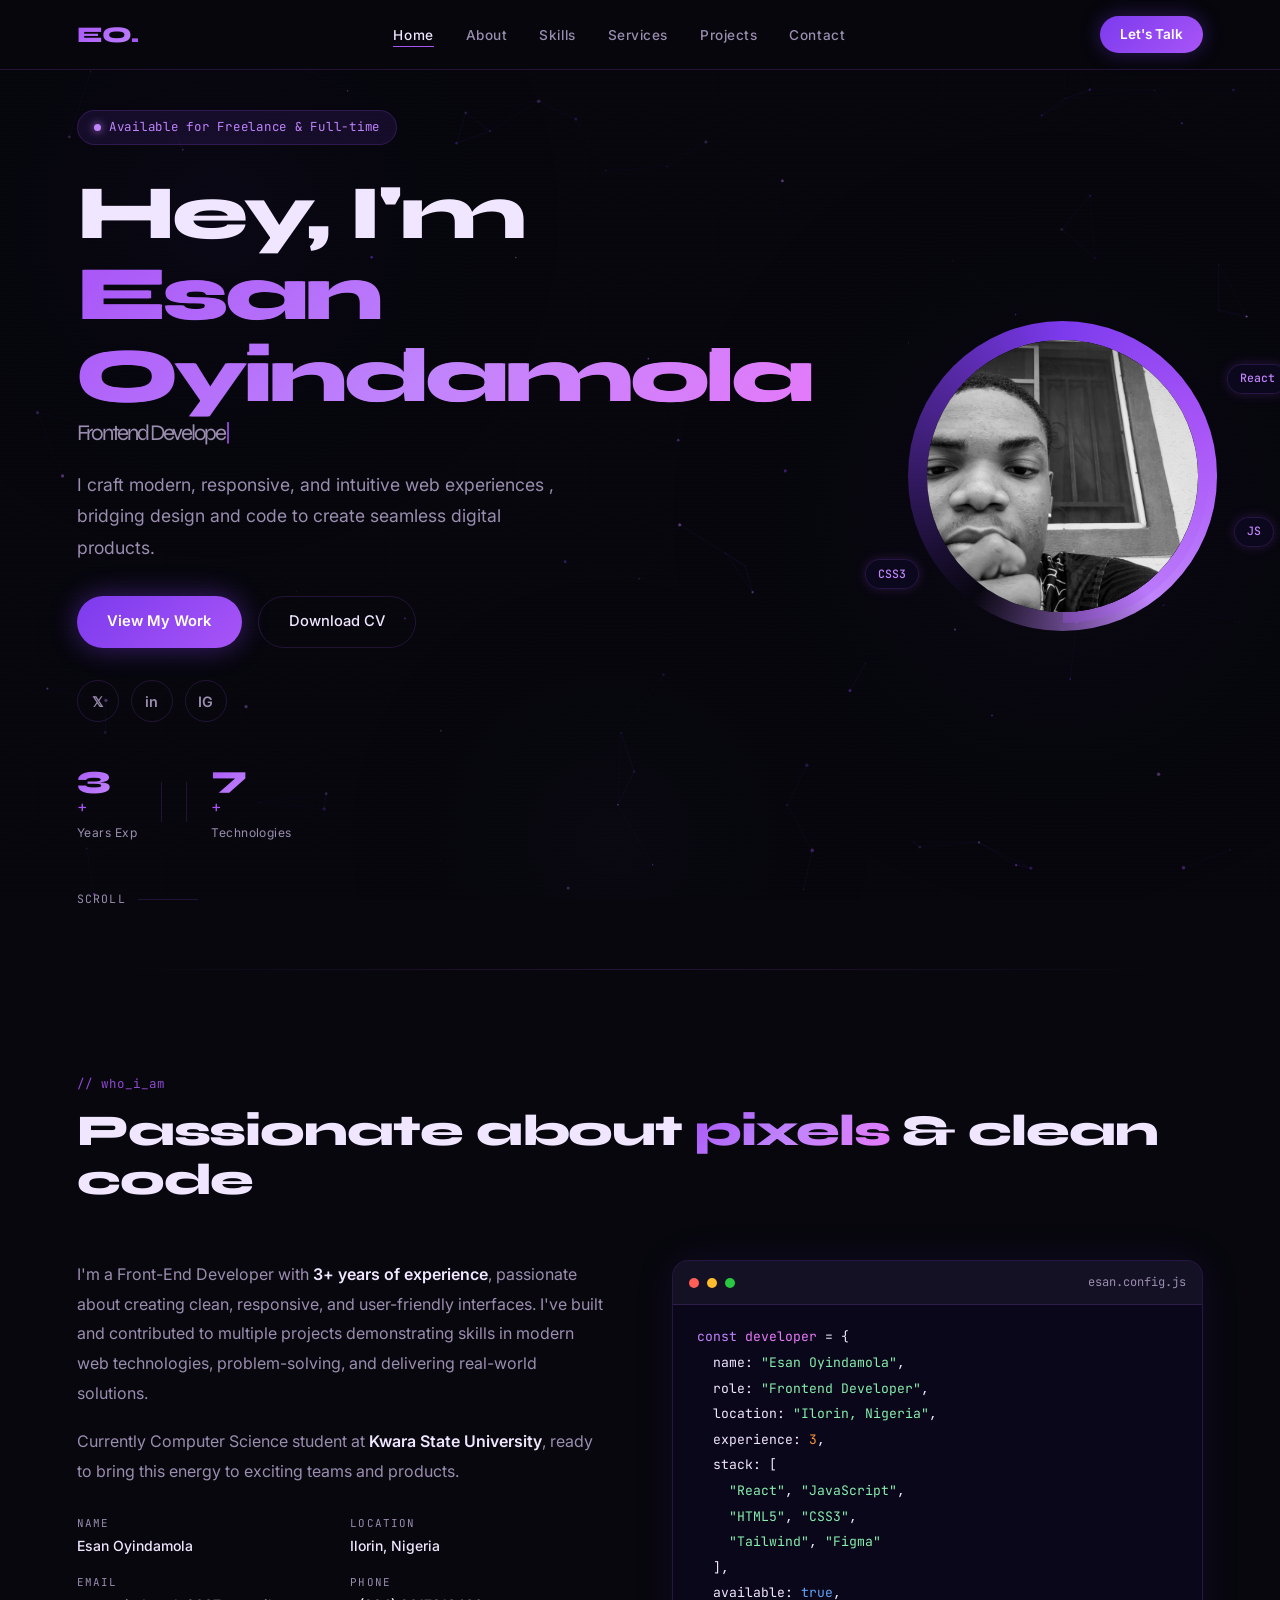
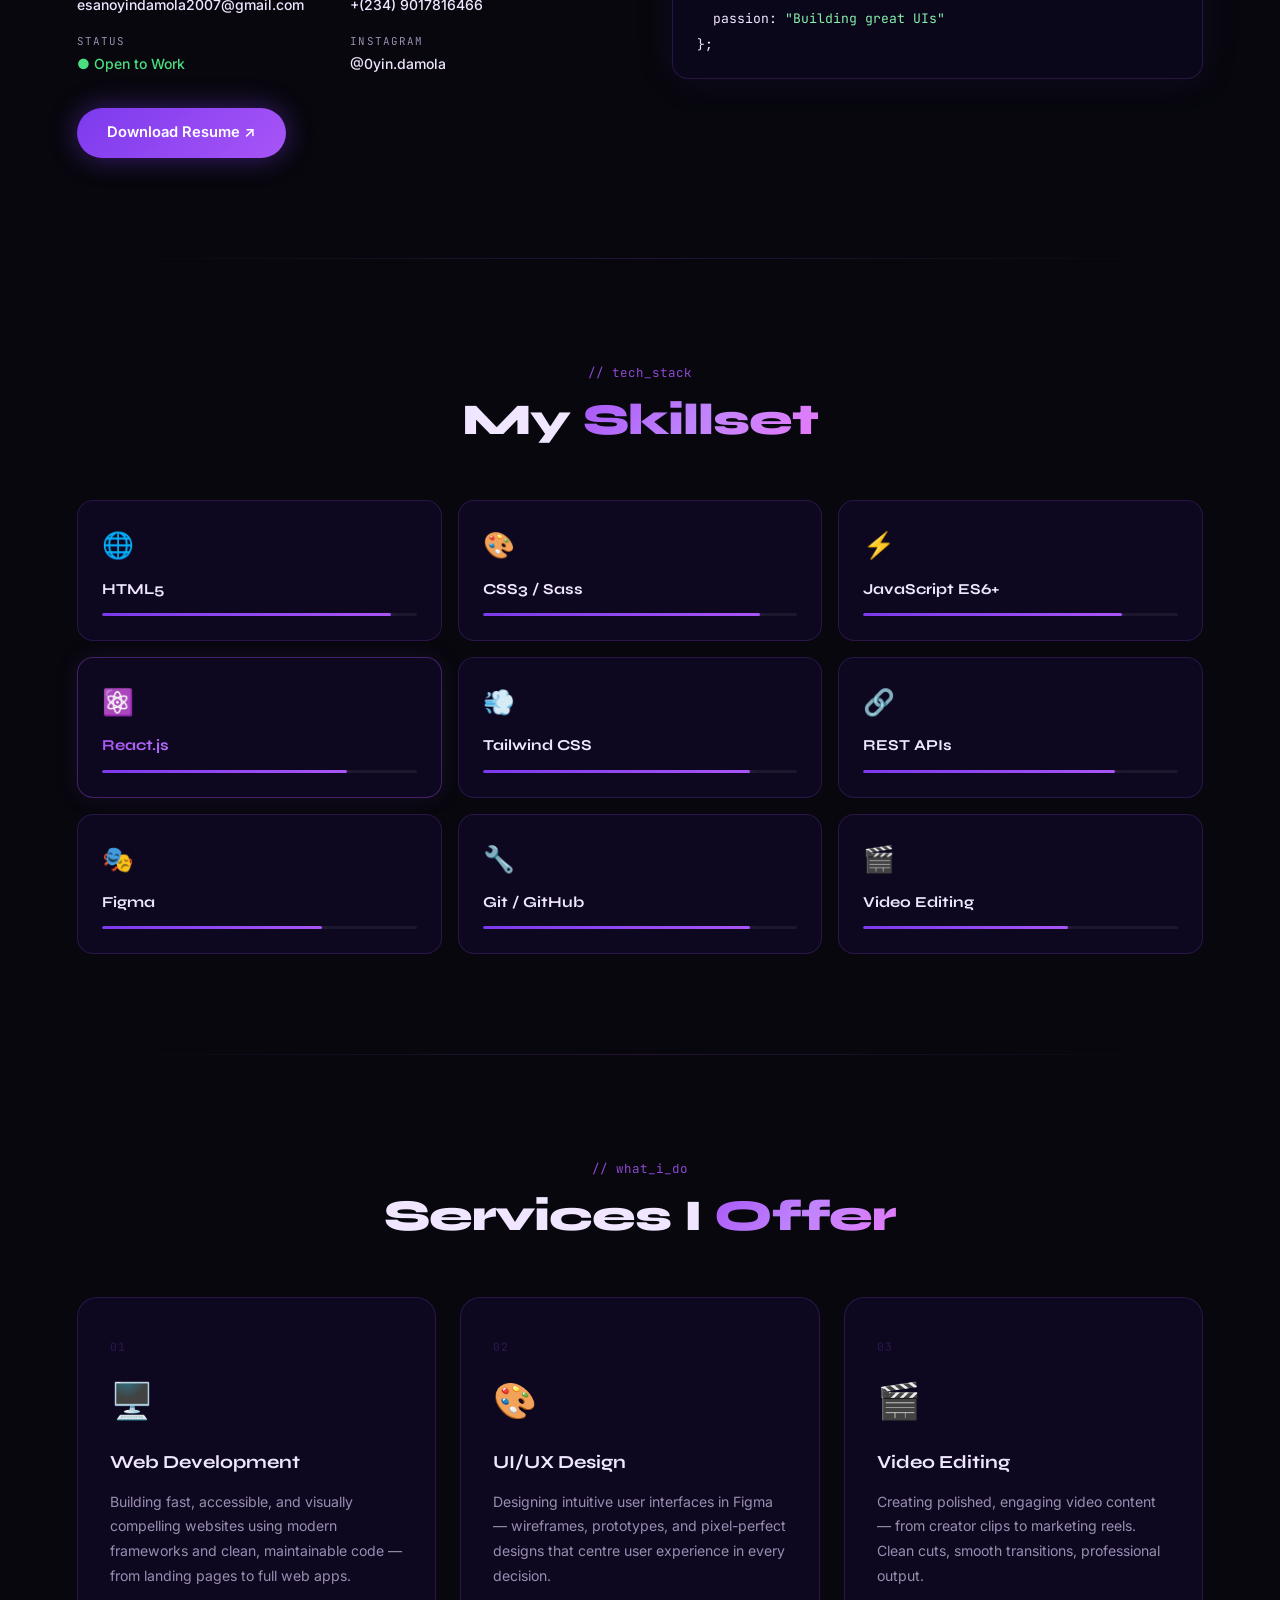
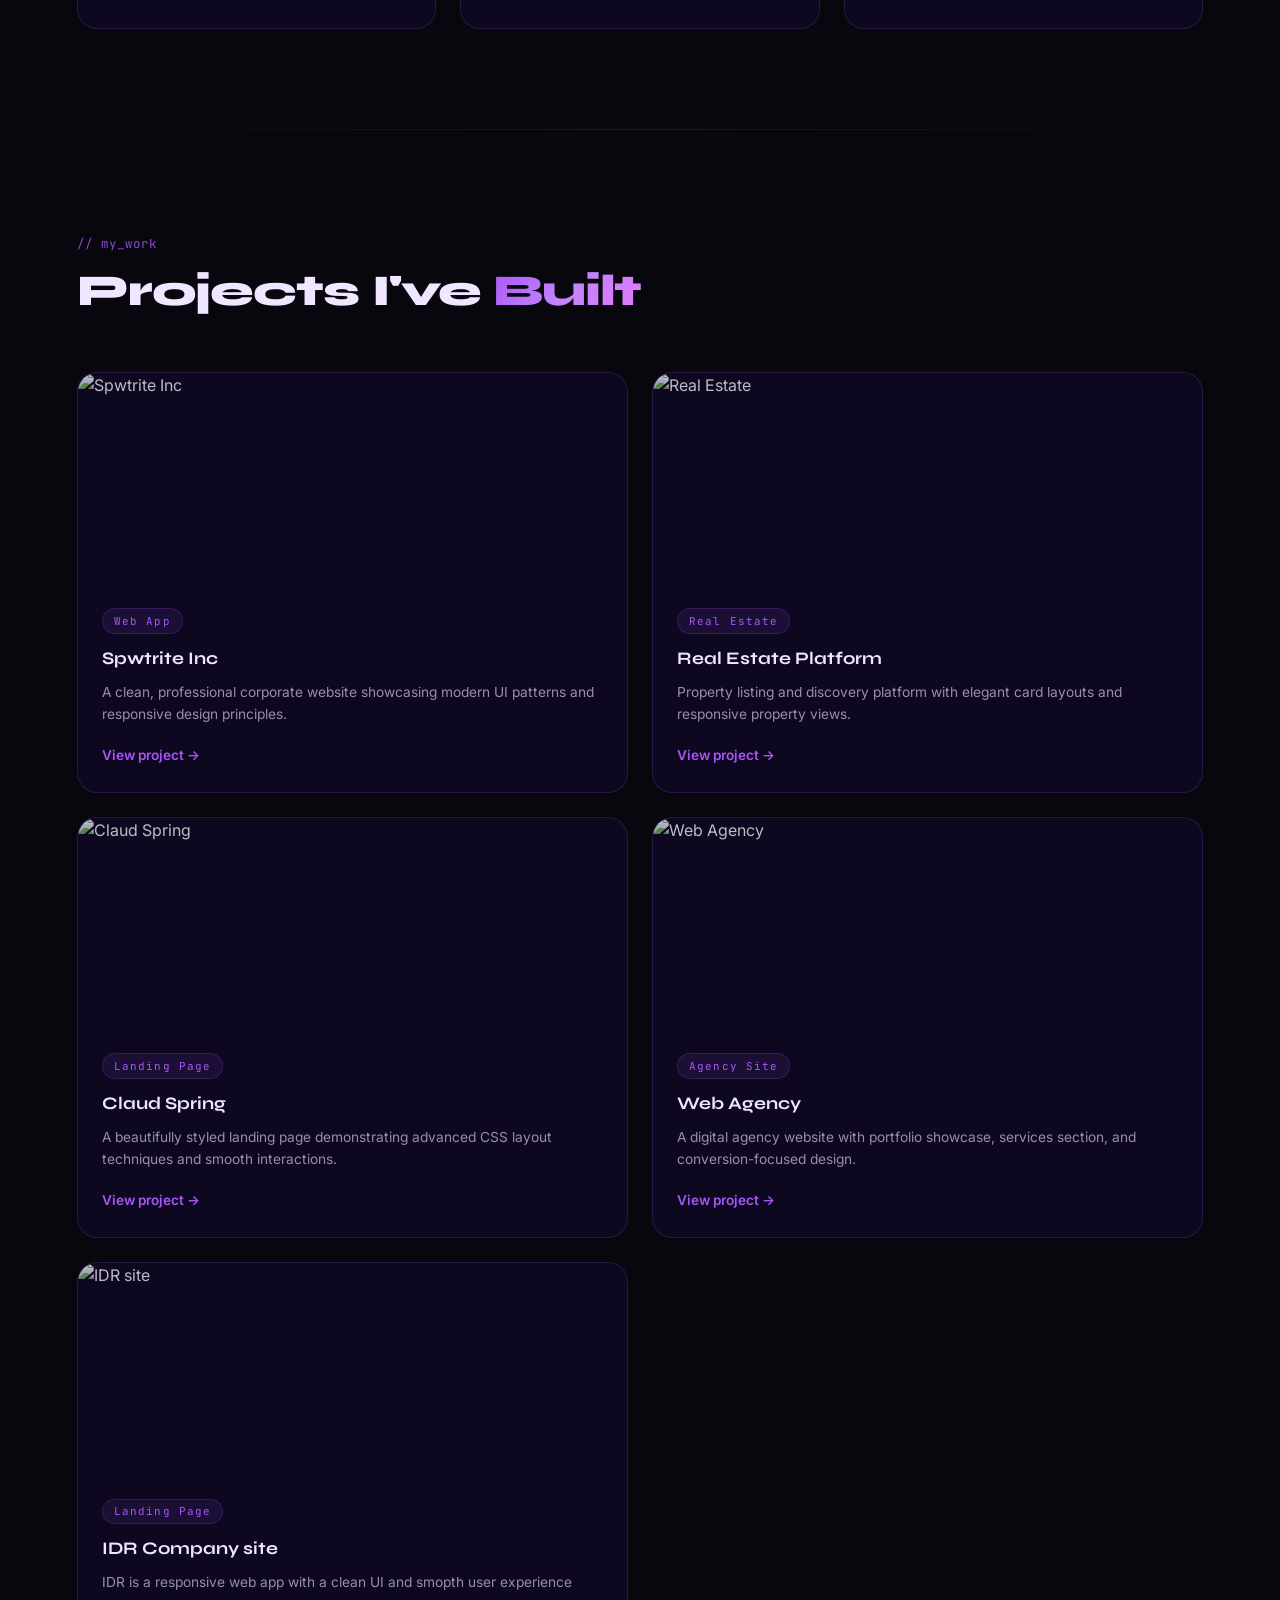
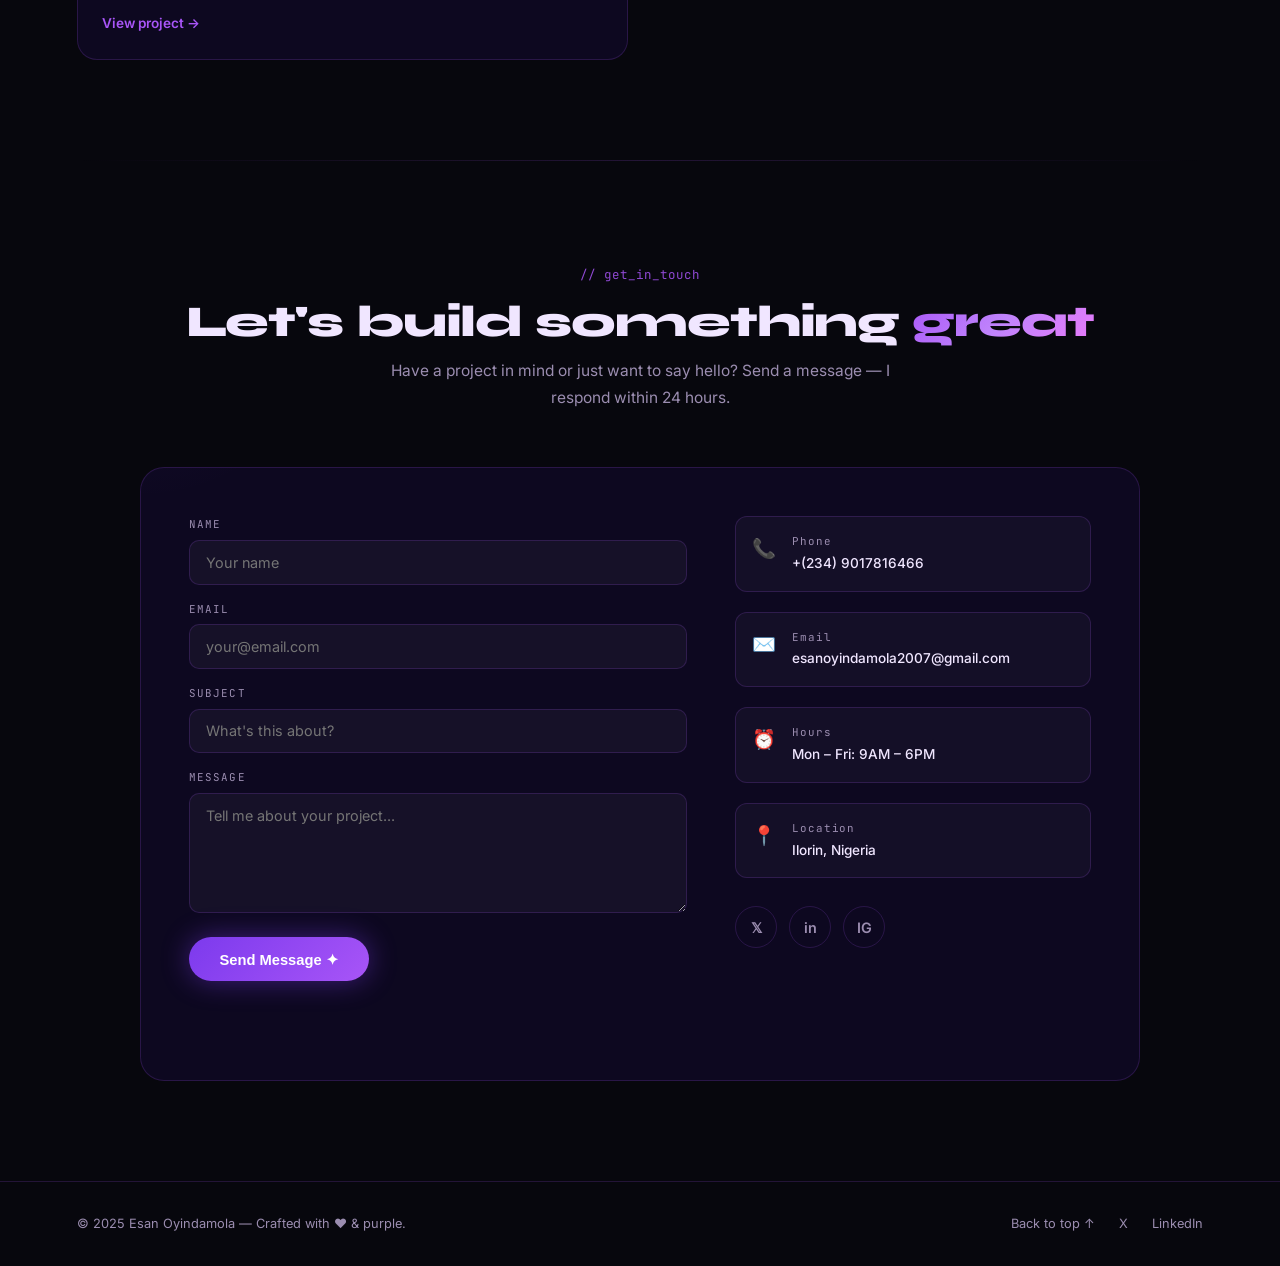
==== portfolio-index.html @ b7f4e431 "Add files via upload" ====
<!DOCTYPE html>
<html lang="en">
<head>
  <meta charset="UTF-8" />
  <meta name="viewport" content="width=device-width, initial-scale=1.0, maximum-scale=1.0" />
  <title>Esan Oyindamola — Frontend Developer</title>
  <link rel="preconnect" href="https://fonts.googleapis.com" />
  <link rel="preconnect" href="https://fonts.gstatic.com" crossorigin />
  <link href="https://fonts.googleapis.com/css2?family=Syne:wght@400;600;700;800&family=Inter:wght@300;400;500;600&family=JetBrains+Mono:wght@400;500&display=swap" rel="stylesheet" />
  <link rel="stylesheet" href="style.css" />
</head>
<body>

  <!-- Cursor glow (desktop only) -->
  <div class="cursor-glow" id="cursorGlow"></div>

  <!-- Particle canvas -->
  <canvas id="bg-canvas"></canvas>

  <!-- Scanline overlay -->
  <div class="scanlines" aria-hidden="true"></div>

  <!-- ══ NAV ══ -->
  <nav id="navbar">
    <a href="#home" class="logo">EO<span class="logo-dot">.</span></a>

    <ul class="nav-links" id="navLinks">
      <li><a href="#home"     class="nav-link" data-section="home">Home</a></li>
      <li><a href="#about"    class="nav-link" data-section="about">About</a></li>
      <li><a href="#skills"   class="nav-link" data-section="skills">Skills</a></li>
      <li><a href="#services" class="nav-link" data-section="services">Services</a></li>
      <li><a href="#projects" class="nav-link" data-section="projects">Projects</a></li>
      <li><a href="#contact"  class="nav-link" data-section="contact">Contact</a></li>
    </ul>

    <a href="#contact" class="nav-cta">Let's Talk</a>

    <button class="hamburger" id="hamburger" aria-label="Toggle menu" aria-expanded="false">
      <span class="bar"></span>
      <span class="bar"></span>
      <span class="bar"></span>
    </button>
  </nav>

  <!-- Mobile menu overlay -->
  <div class="mobile-menu" id="mobileMenu" aria-hidden="true">
    <ul>
      <li><a href="#home"     class="mob-link">Home</a></li>
      <li><a href="#about"    class="mob-link">About</a></li>
      <li><a href="#skills"   class="mob-link">Skills</a></li>
      <li><a href="#services" class="mob-link">Services</a></li>
      <li><a href="#projects" class="mob-link">Projects</a></li>
      <li><a href="#contact"  class="mob-link">Contact</a></li>
    </ul>
    <a href="#contact" class="btn-primary mob-cta">Let's Talk →</a>
  </div>

  <!-- ══ HERO ══ -->
  <section id="home">
    <div class="hero-container">

      <div class="hero-left">
        <div class="hero-eyebrow">
          <span class="pulse-dot"></span>
          Available for Freelance &amp; Full-time
        </div>

        <h1 class="hero-name">
          <span class="line-wrap"><span class="slide-in">Hey, I'm</span></span>
          <span class="line-wrap">
            <span class="slide-in delay-1 gradient-text glitch" data-text="Esan Oyindamola">Esan Oyindamola</span>
          </span>
          <span class="line-wrap hero-role">
            <span class="slide-in delay-2">
              <span id="typed"></span><span class="cursor-blink">|</span>
            </span>
          </span>
        </h1>

        <p class="hero-tagline reveal">
          I craft modern, responsive, and intuitive web experiences , bridging design and code to create seamless digital products.
        </p>

        <div class="hero-actions reveal delay-3">
          <a href="#projects" class="btn-primary">View My Work</a>
          <a href="https://drive.google.com/file/d/1UHfOCtt5PDgpLopf2ZvV9UF3SVBB6_G1/view?usp=drivesdk" class="btn-ghost" target="_blank" rel="noopener">Download CV</a>
        </div>

        <div class="hero-socials reveal delay-4">
          <a href="https://x.com/OyinDamola_A_?s=09"         target="_blank" rel="noopener" class="social-link" aria-label="X/Twitter">𝕏</a>
          <a href="https://www.linkedin.com/in/esan-oyindamola-5189a22b6" target="_blank" rel="noopener" class="social-link" aria-label="LinkedIn">in</a>
          <a href="https://www.instagram.com/0yin.damola"     target="_blank" rel="noopener" class="social-link" aria-label="Instagram">IG</a>
        </div>

        <div class="hero-stats reveal delay-5">
          <div class="stat"><span class="stat-num" data-target="3">0</span><sup>+</sup><span class="stat-label">Years Exp</span></div>
          <div class="stat-divider"></div>
          <!-- <div class="stat"><span class="stat-num" data-target="4">0</span><sup>+</sup><span class="stat-label">Projects</span></div> -->
          <div class="stat-divider"></div>
          <div class="stat"><span class="stat-num" data-target="7">0</span><sup>+</sup><span class="stat-label">Technologies</span></div>
        </div>
      </div>

      <!-- Photo -->
      <div class="hero-right reveal">
        <div class="photo-frame">
          <div class="ring ring-outer"></div>
          <div class="ring ring-mid"></div>
          <div class="photo-inner">
            <img src="[data-uri]" alt="Esan Oyindamola" class="hero-photo" />
          </div>
          <div class="tech-badge tb-1">React</div>
          <div class="tech-badge tb-2">JS</div>
          <div class="tech-badge tb-3">CSS3</div>
        </div>
      </div>

    </div>

    <div class="scroll-indicator">
      <span>Scroll</span>
      <div class="scroll-line"><div class="scroll-dot"></div></div>
    </div>
  </section>

  <div class="section-divider"></div>

  <!-- ══ ABOUT ══ -->
  <section id="about">
    <div class="section-header reveal">
      <span class="section-tag">// who_i_am</span>
      <h2 class="section-title">Passionate about <span class="gradient-text">pixels</span> &amp; clean code</h2>
    </div>

    <div class="about-grid">
      <div class="about-text reveal">
        <p>I'm a Front-End Developer with <strong>3+ years of experience</strong>, passionate about creating clean, responsive, and user-friendly interfaces. I've built and contributed to multiple projects demonstrating skills in modern web technologies, problem-solving, and delivering real-world solutions.</p>
        <p>Currently Computer Science student at <strong>Kwara State University</strong>, ready to bring this energy to exciting teams and products.</p>

        <div class="about-info-grid">
          <div class="info-item"><span class="info-label">NAME</span><span class="info-val">Esan Oyindamola</span></div>
          <div class="info-item"><span class="info-label">LOCATION</span><span class="info-val">Ilorin, Nigeria</span></div>
          <div class="info-item"><span class="info-label">EMAIL</span><span class="info-val">esanoyindamola2007@gmail.com</span></div>
          <div class="info-item"><span class="info-label">PHONE</span><span class="info-val">+(234) 9017816466</span></div>
          <div class="info-item"><span class="info-label">STATUS</span><span class="info-val available">● Open to Work</span></div>
          <div class="info-item"><span class="info-label">INSTAGRAM</span><span class="info-val">@0yin.damola</span></div>
        </div>

        <a href="https://drive.google.com/file/d/1UHfOCtt5PDgpLopf2ZvV9UF3SVBB6_G1/view?usp=drivesdk" class="btn-primary" target="_blank" rel="noopener" style="margin-top:2rem;display:inline-flex;">Download Resume ↗</a>
      </div>

      <div class="about-visual reveal delay-2">
        <div class="code-card">
          <div class="code-header">
            <span class="dot red"></span><span class="dot yellow"></span><span class="dot green"></span>
            <span class="code-filename">esan.config.js</span>
          </div>
          <pre class="code-body"><code><span class="c-kw">const</span> <span class="c-var">developer</span> = {
  <span class="c-key">name</span>: <span class="c-str">"Esan Oyindamola"</span>,
  <span class="c-key">role</span>: <span class="c-str">"Frontend Developer"</span>,
  <span class="c-key">location</span>: <span class="c-str">"Ilorin, Nigeria"</span>,
  <span class="c-key">experience</span>: <span class="c-num">3</span>,
  <span class="c-key">stack</span>: [
    <span class="c-str">"React"</span>, <span class="c-str">"JavaScript"</span>,
    <span class="c-str">"HTML5"</span>, <span class="c-str">"CSS3"</span>,
    <span class="c-str">"Tailwind"</span>, <span class="c-str">"Figma"</span>
  ],
  <span class="c-key">available</span>: <span class="c-bool">true</span>,
  <span class="c-key">passion</span>: <span class="c-str">"Building great UIs"</span>
};</code></pre>
        </div>
      </div>
    </div>
  </section>

  <div class="section-divider"></div>

  <!-- ══ SKILLS ══ -->
  <section id="skills">
    <div class="section-header reveal" style="text-align:center;">
      <span class="section-tag">// tech_stack</span>
      <h2 class="section-title">My <span class="gradient-text">Skillset</span></h2>
    </div>

    <div class="skills-grid">
      <div class="skill-card reveal" data-delay="0">
        <div class="skill-icon-wrap">🌐</div>
        <div class="skill-name">HTML5</div>
        <div class="skill-bar-wrap"><div class="skill-bar" data-pct="92"></div></div>
      </div>
      <div class="skill-card reveal" data-delay="1">
        <div class="skill-icon-wrap">🎨</div>
        <div class="skill-name">CSS3 / Sass</div>
        <div class="skill-bar-wrap"><div class="skill-bar" data-pct="88"></div></div>
      </div>
      <div class="skill-card reveal" data-delay="2">
        <div class="skill-icon-wrap">⚡</div>
        <div class="skill-name">JavaScript ES6+</div>
        <div class="skill-bar-wrap"><div class="skill-bar" data-pct="82"></div></div>
      </div>
      <div class="skill-card reveal featured-skill" data-delay="3">
        <div class="skill-icon-wrap">⚛️</div>
        <div class="skill-name gradient-text">React.js</div>
        <div class="skill-bar-wrap"><div class="skill-bar" data-pct="78"></div></div>
      </div>
      <div class="skill-card reveal" data-delay="4">
        <div class="skill-icon-wrap">💨</div>
        <div class="skill-name">Tailwind CSS</div>
        <div class="skill-bar-wrap"><div class="skill-bar" data-pct="85"></div></div>
      </div>
      <div class="skill-card reveal" data-delay="5">
        <div class="skill-icon-wrap">🔗</div>
        <div class="skill-name">REST APIs</div>
        <div class="skill-bar-wrap"><div class="skill-bar" data-pct="80"></div></div>
      </div>
      <div class="skill-card reveal" data-delay="6">
        <div class="skill-icon-wrap">🎭</div>
        <div class="skill-name">Figma</div>
        <div class="skill-bar-wrap"><div class="skill-bar" data-pct="70"></div></div>
      </div>
      <div class="skill-card reveal" data-delay="7">
        <div class="skill-icon-wrap">🔧</div>
        <div class="skill-name">Git / GitHub</div>
        <div class="skill-bar-wrap"><div class="skill-bar" data-pct="85"></div></div>
      </div>
      <div class="skill-card reveal" data-delay="8">
        <div class="skill-icon-wrap">🎬</div>
        <div class="skill-name">Video Editing</div>
        <div class="skill-bar-wrap"><div class="skill-bar" data-pct="65"></div></div>
      </div>
    </div>
  </section>

  <div class="section-divider"></div>

  <!-- ══ SERVICES ══ -->
  <section id="services">
    <div class="section-header reveal" style="text-align:center;">
      <span class="section-tag">// what_i_do</span>
      <h2 class="section-title">Services I <span class="gradient-text">Offer</span></h2>
    </div>

    <div class="services-grid">
      <div class="service-card reveal">
        <div class="service-num">01</div>
        <div class="service-icon">🖥️</div>
        <h3>Web Development</h3>
        <p>Building fast, accessible, and visually compelling websites using modern frameworks and clean, maintainable code — from landing pages to full web apps.</p>
        <div class="service-line"></div>
      </div>
      <div class="service-card reveal delay-1">
        <div class="service-num">02</div>
        <div class="service-icon">🎨</div>
        <h3>UI/UX Design</h3>
        <p>Designing intuitive user interfaces in Figma — wireframes, prototypes, and pixel-perfect designs that centre user experience in every decision.</p>
        <div class="service-line"></div>
      </div>
      <div class="service-card reveal delay-2">
        <div class="service-num">03</div>
        <div class="service-icon">🎬</div>
        <h3>Video Editing</h3>
        <p>Creating polished, engaging video content — from creator clips to marketing reels. Clean cuts, smooth transitions, professional output.</p>
        <div class="service-line"></div>
      </div>
    </div>
  </section>

  <div class="section-divider"></div>

  <!-- ══ PROJECTS ══ -->
  <section id="projects">
    <div class="section-header reveal">
      <span class="section-tag">// my_work</span>
      <h2 class="section-title">Projects I've <span class="gradient-text">Built</span></h2>
    </div>

    <div class="projects-grid">
      <div class="project-card reveal">
        <div class="project-img-wrap">
          <img src="https://esanoyindamola-me.vercel.app/assests/projec1.png" alt="Spwtrite Inc" loading="lazy" />
          <div class="project-overlay">
            <a href="https://spwtrite-inc-fq8q.vercel.app/" target="_blank" rel="noopener" class="overlay-btn">View Live ↗</a>
          </div>
        </div>
        <div class="project-body">
          <span class="project-tag">Web App</span>
          <h3>Spwtrite Inc</h3>
          <p>A clean, professional corporate website showcasing modern UI patterns and responsive design principles.</p>
          <a href="https://spwtrite-inc-fq8q.vercel.app/" target="_blank" rel="noopener" class="project-link">View project →</a>
        </div>
      </div>

      <div class="project-card reveal delay-1">
        <div class="project-img-wrap">
          <img src="https://esanoyindamola-me.vercel.app/assests/projecr2.png" alt="Real Estate" loading="lazy" />
          <div class="project-overlay">
            <a href="https://realestate-lac-delta.vercel.app/" target="_blank" rel="noopener" class="overlay-btn">View Live ↗</a>
          </div>
        </div>
        <div class="project-body">
          <span class="project-tag">Real Estate</span>
          <h3>Real Estate Platform</h3>
          <p>Property listing and discovery platform with elegant card layouts and responsive property views.</p>
          <a href="https://realestate-lac-delta.vercel.app/" target="_blank" rel="noopener" class="project-link">View project →</a>
        </div>
      </div>

      <div class="project-card reveal">
        <div class="project-img-wrap">
          <img src="https://esanoyindamola-me.vercel.app/assests/project3.png" alt="Claud Spring" loading="lazy" />
          <div class="project-overlay">
            <a href="https://claud-spring.vercel.app/" target="_blank" rel="noopener" class="overlay-btn">View Live ↗</a>
          </div>
        </div>
        <div class="project-body">
          <span class="project-tag">Landing Page</span>
          <h3>Claud Spring</h3>
          <p>A beautifully styled landing page demonstrating advanced CSS layout techniques and smooth interactions.</p>
          <a href="https://claud-spring.vercel.app/" target="_blank" rel="noopener" class="project-link">View project →</a>
        </div>
      </div>

      <div class="project-card reveal delay-1">
        <div class="project-img-wrap">
          <img src="https://esanoyindamola-me.vercel.app/assests/project4.png" alt="Web Agency" loading="lazy" />
          <div class="project-overlay">
            <a href="https://web-agency-dev.vercel.app/" target="_blank" rel="noopener" class="overlay-btn">View Live ↗</a>
          </div>
        </div>
        <div class="project-body">
          <span class="project-tag">Agency Site</span>
          <h3>Web Agency</h3>
          <p>A digital agency website with portfolio showcase, services section, and conversion-focused design.</p>
          <a href="https://web-agency-dev.vercel.app/" target="_blank" rel="noopener" class="project-link">View project →</a>
        </div>
      </div>

         <div class="project-card reveal">
        <div class="project-img-wrap">
          <img src="https://esanoyindamola-me.vercel.app/assests/project5.png" alt="IDR site" loading="lazy" />
          <div class="project-overlay">
            <a href="https://idr-site-three.vercel.app/" target="_blank" rel="noopener" class="overlay-btn">View Live ↗</a>
          </div>
        </div>
        <div class="project-body">
          <span class="project-tag">Landing Page</span>
          <h3>IDR Company site</h3>
          <p>IDR is a responsive web app with a clean UI and smopth user experience</p>
          <a href="https://idr-site-three.vercel.app/" target="_blank" rel="noopener" class="project-link">View project →</a>
        </div>
      </div>
    </div>
  </section>

  <div class="section-divider"></div>

  <!-- ══ CONTACT ══ -->
  <section id="contact">
    <div class="contact-wrap">
      <div class="section-header reveal" style="text-align:center;">
        <span class="section-tag">// get_in_touch</span>
        <h2 class="section-title">Let's build something <span class="gradient-text">great</span></h2>
        <p class="section-sub">Have a project in mind or just want to say hello? Send a message — I respond within 24 hours.</p>
      </div>

      <div class="contact-grid reveal">
        <form id="contactForm" class="contact-form-wrap" novalidate>

          <div class="form-group">
            <label for="c-name">NAME</label>
            <input id="c-name" name="name" type="text" placeholder="Your name" required />
          </div>
          <div class="form-group">
            <label for="c-email">EMAIL</label>
            <input id="c-email" name="email" type="email" placeholder="your@email.com" required />
          </div>
          <div class="form-group">
            <label for="c-subject">SUBJECT</label>
            <input id="c-subject" name="subject" type="text" placeholder="What's this about?" />
          </div>
          <div class="form-group">
            <label for="c-msg">MESSAGE</label>
            <textarea id="c-msg" name="message" placeholder="Tell me about your project..." required></textarea>
          </div>
          <button type="submit" class="btn-primary send-btn" id="sendBtn">Send Message ✦</button>
          <p class="form-status" id="formStatus" aria-live="polite"></p>
        </form>

        <div class="contact-info-wrap">
          <div class="contact-item">
            <div class="contact-icon">📞</div>
            <div><span class="ci-label">Phone</span><span class="ci-val">+(234) 9017816466</span></div>
          </div>
          <div class="contact-item">
            <div class="contact-icon">✉️</div>
            <div><span class="ci-label">Email</span><span class="ci-val">esanoyindamola2007@gmail.com</span></div>
          </div>
          <div class="contact-item">
            <div class="contact-icon">⏰</div>
            <div><span class="ci-label">Hours</span><span class="ci-val">Mon – Fri: 9AM – 6PM</span></div>
          </div>
          <div class="contact-item">
            <div class="contact-icon">📍</div>
            <div><span class="ci-label">Location</span><span class="ci-val">Ilorin, Nigeria</span></div>
          </div>

          <div class="contact-socials">
            <a href="https://x.com/OyinDamola_A_?s=09"         target="_blank" rel="noopener" class="social-link">𝕏</a>
            <a href="https://www.linkedin.com/in/esan-oyindamola-5189a22b6" target="_blank" rel="noopener" class="social-link">in</a>
            <a href="https://www.instagram.com/0yin.damola"     target="_blank" rel="noopener" class="social-link">IG</a>
          </div>
        </div>
      </div>
    </div>
  </section>

  <!-- ══ FOOTER ══ -->
  <footer>
    <p class="footer-copy">© 2025 Esan Oyindamola — Crafted with ♥ &amp; purple.</p>
    <div class="footer-links">
      <a href="#home">Back to top ↑</a>
      <a href="https://x.com/OyinDamola_A_?s=09" target="_blank" rel="noopener">X</a>
      <a href="https://www.linkedin.com/in/esan-oyindamola-5189a22b6" target="_blank" rel="noopener">LinkedIn</a>
    </div>
  </footer>

  <script src="app.js"></script>

  <!-- EmailJS -->
  <script src="https://cdn.jsdelivr.net/npm/@emailjs/browser@4/dist/email.min.js"></script>
  <script>
    emailjs.init('TqVV8-10M2f_ipko0');

    document.getElementById('contactForm').addEventListener('submit', async function(e) {
      e.preventDefault();

      const btn    = document.getElementById('sendBtn');
      const status = document.getElementById('formStatus');

      const name    = this.querySelector('[name="name"]').value.trim();
      const email   = this.querySelector('[name="email"]').value.trim();
      const subject = this.querySelector('[name="subject"]').value.trim();
      const message = this.querySelector('[name="message"]').value.trim();

      if (!name || !email || !message) {
        status.textContent = 'Please fill in your name, email, and message.';
        status.style.color = '#f87171';
        return;
      }

      btn.textContent = 'Sending...';
      btn.disabled = true;
      status.textContent = '';

      try {
        await emailjs.send('YOUR_SERVICE_ID', 'YOUR_TEMPLATE_ID', {
          from_name:  name,
          from_email: email,
          subject:    subject || 'No subject',
          message:    message,
          reply_to:   email,
        });

        btn.textContent = 'Sent \u2713';
        btn.style.background = 'linear-gradient(135deg, #16a34a, #15803d)';
        btn.style.boxShadow  = '0 0 20px rgba(22,163,74,0.4)';
        status.textContent = 'Message sent! I will get back to you within 24 hours.';
        status.style.color = '#4ade80';
        this.reset();

      } catch (err) {
        console.error(err);
        btn.textContent = 'Send Message';
        btn.disabled = false;
        status.textContent = 'Failed to send. Please email me directly at esanoyindamola2007@gmail.com';
        status.style.color = '#f87171';
      }
    });
  </script>
</body>
</html>
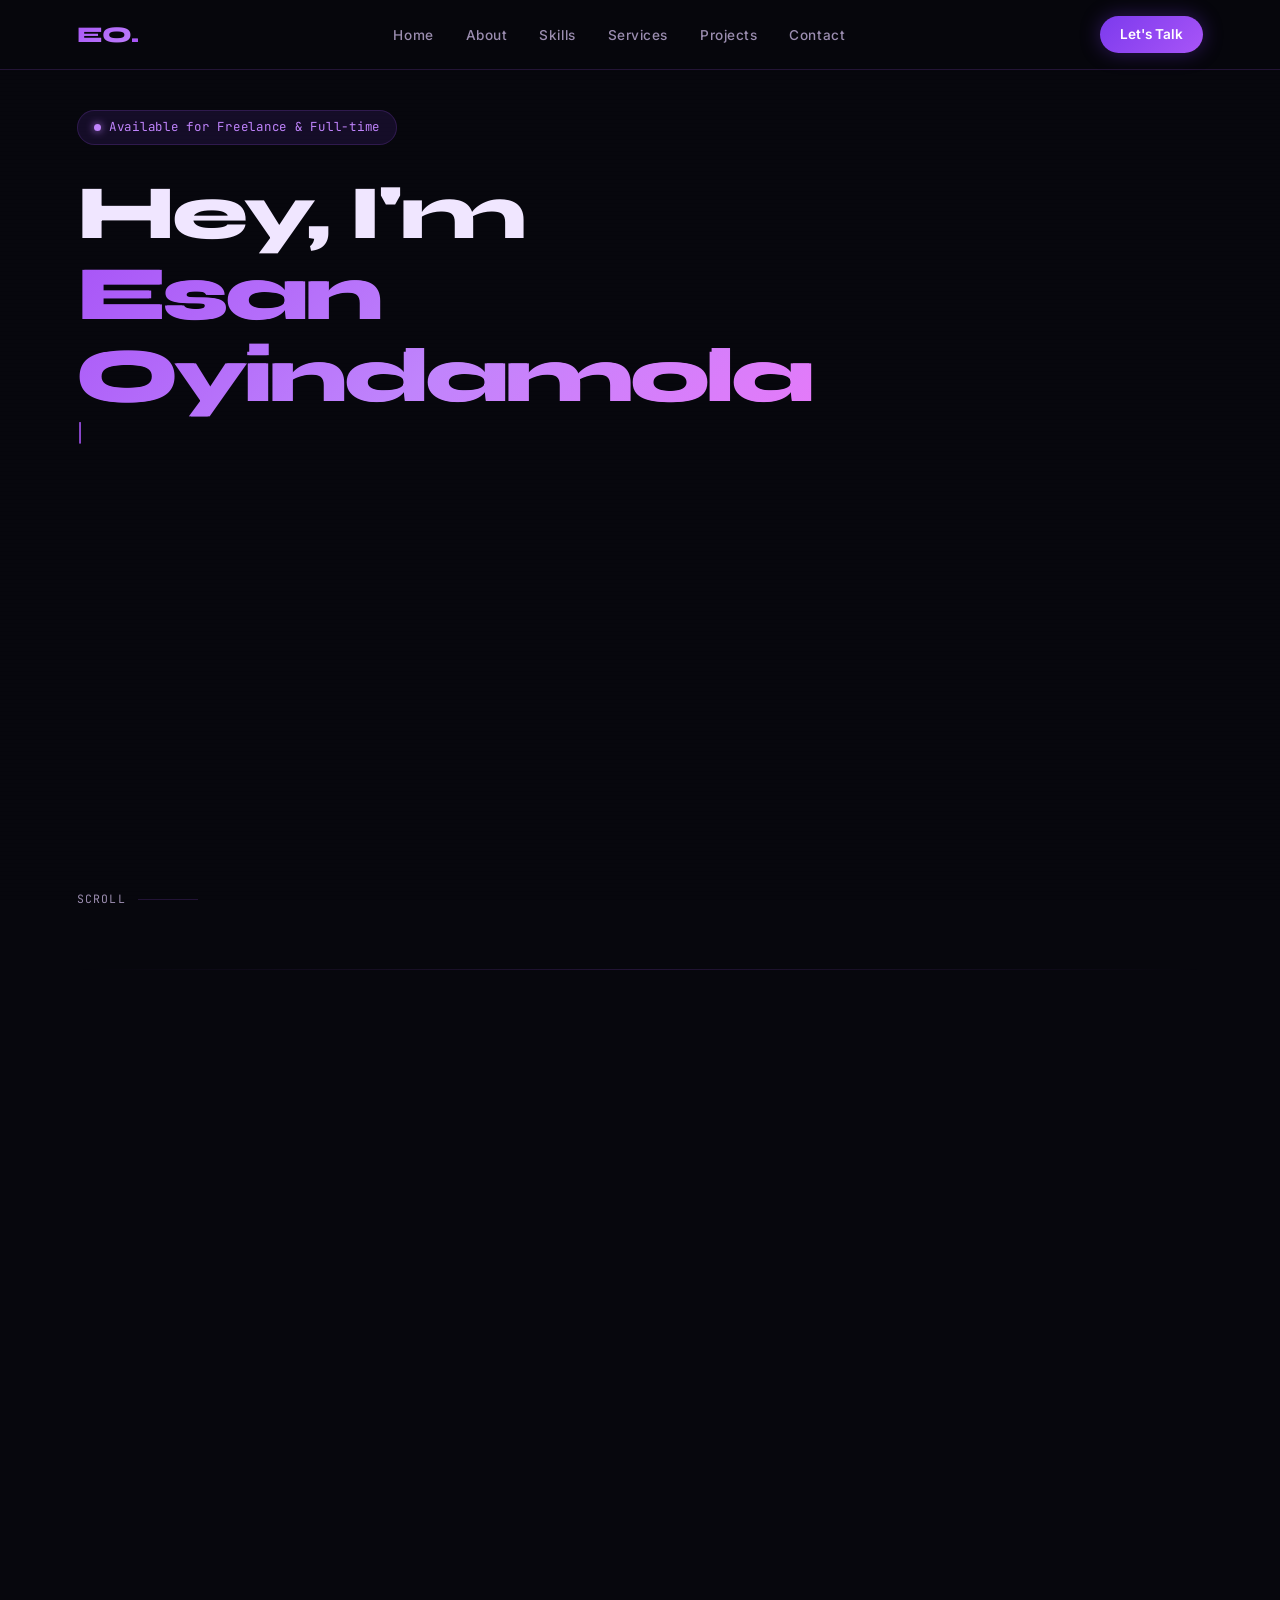
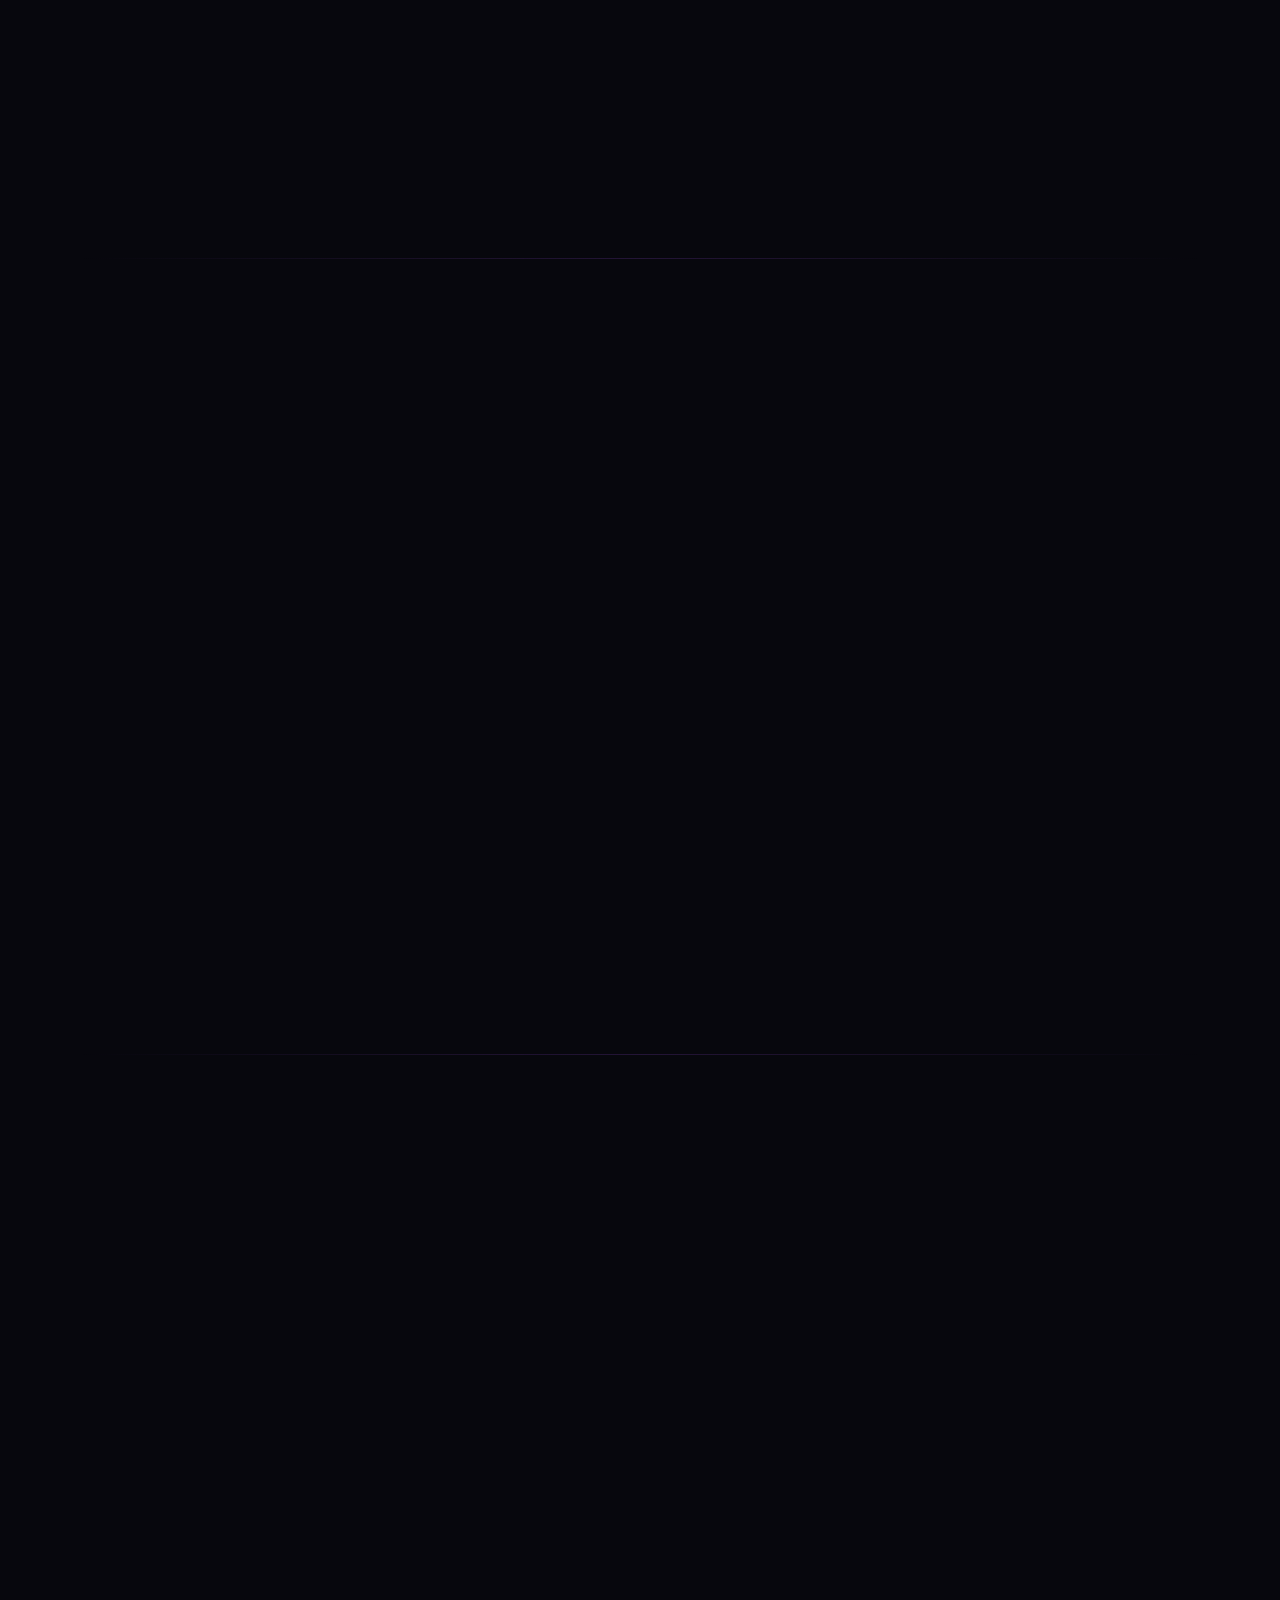
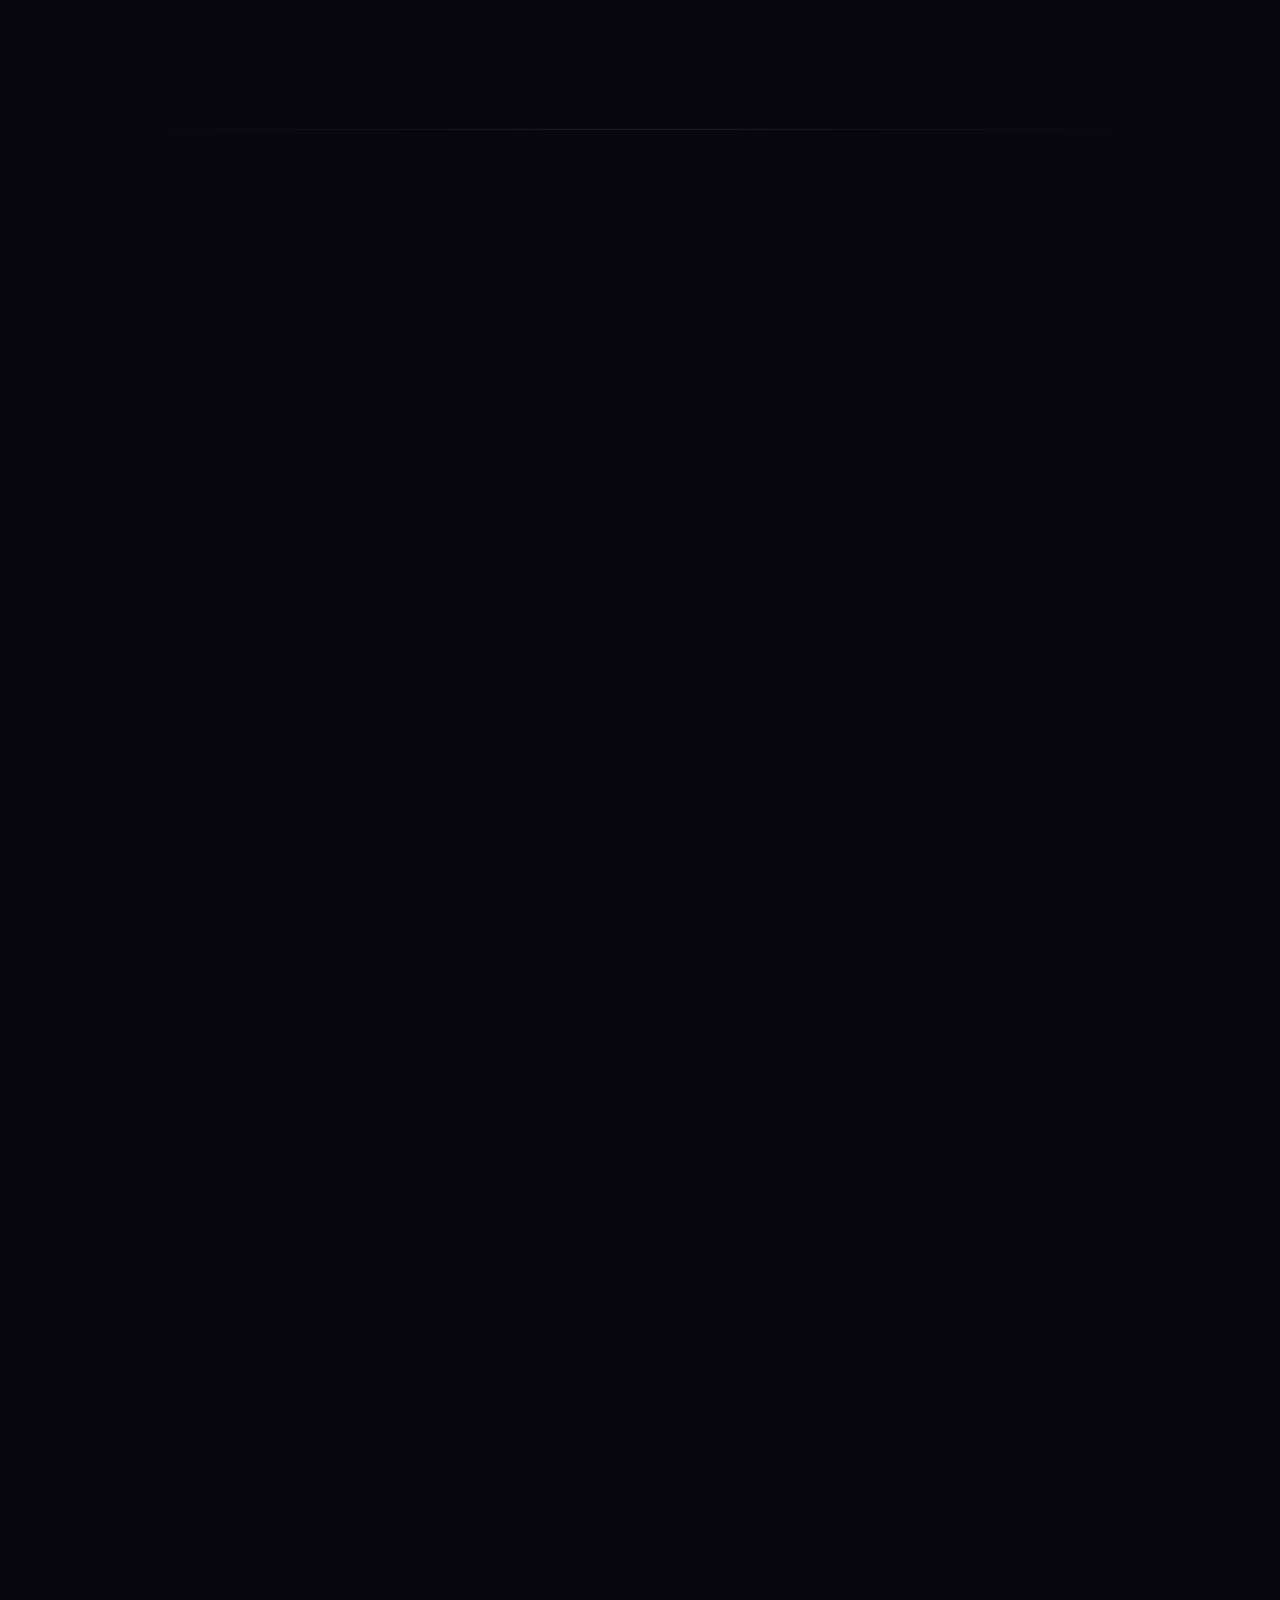
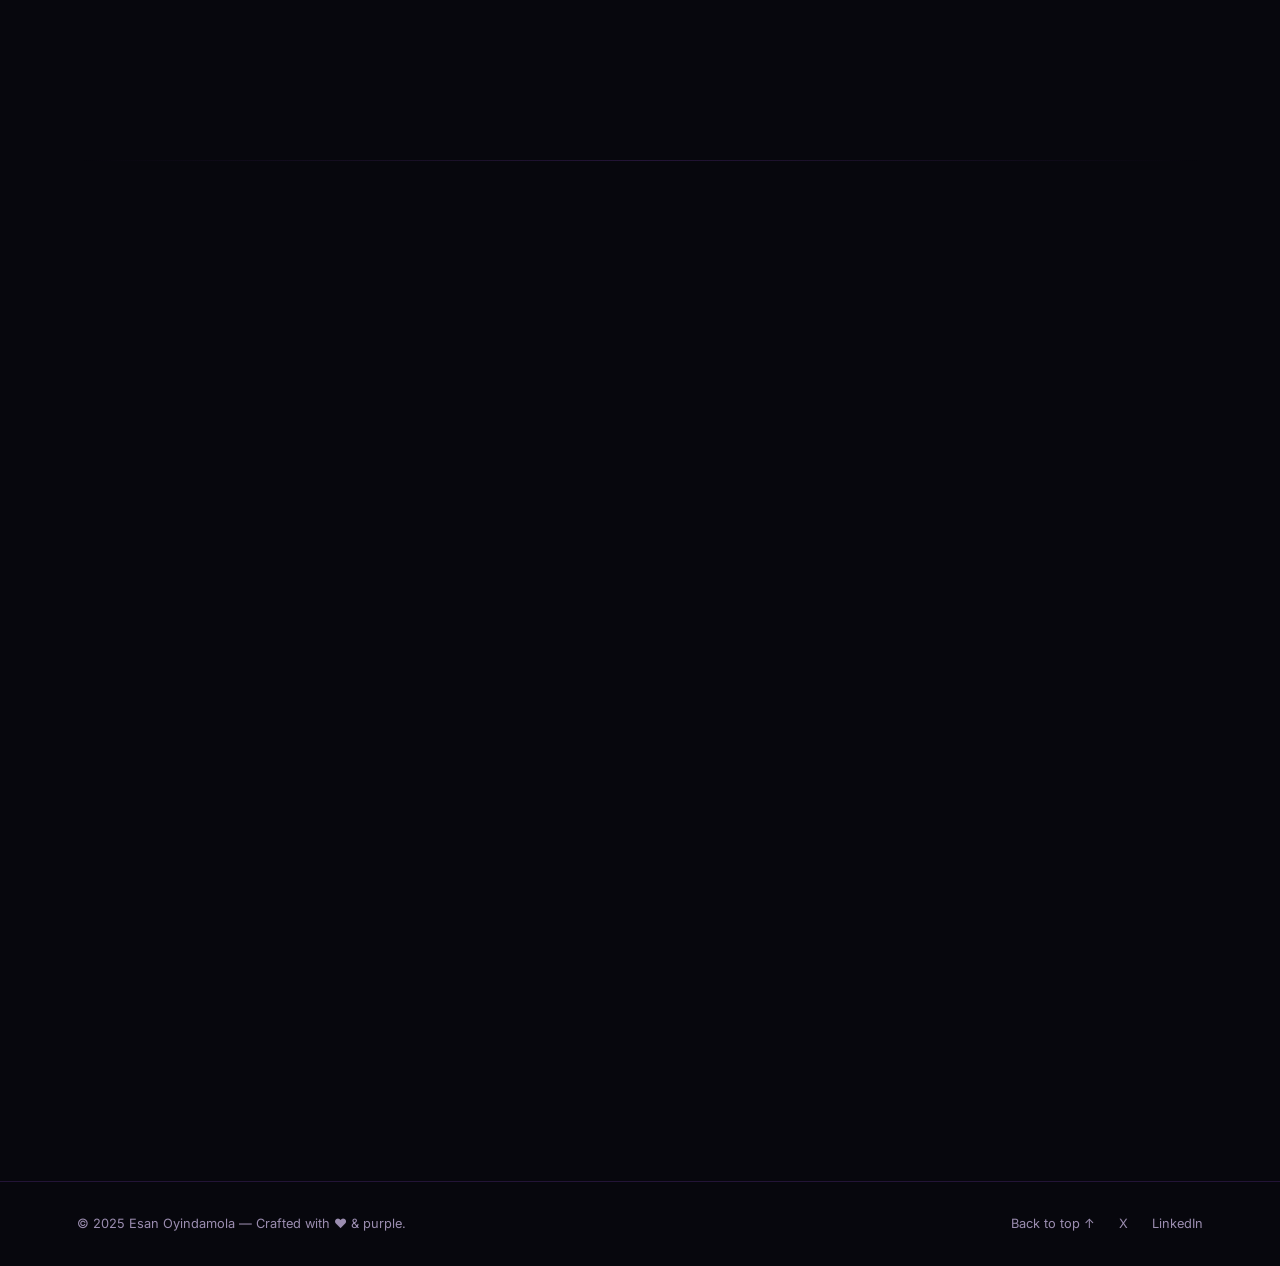
==== commit bd9dc2df: "Add files via upload" ====
--- a/portfolio-index.html
+++ b/portfolio-index.html
@@ -453,7 +453,7 @@
       status.textContent = '';
 
       try {
-        await emailjs.send('YOUR_SERVICE_ID', 'YOUR_TEMPLATE_ID', {
+        await emailjs.send('service 843yd...', 'template bbz9e2z', {
           from_name:  name,
           from_email: email,
           subject:    subject || 'No subject',
